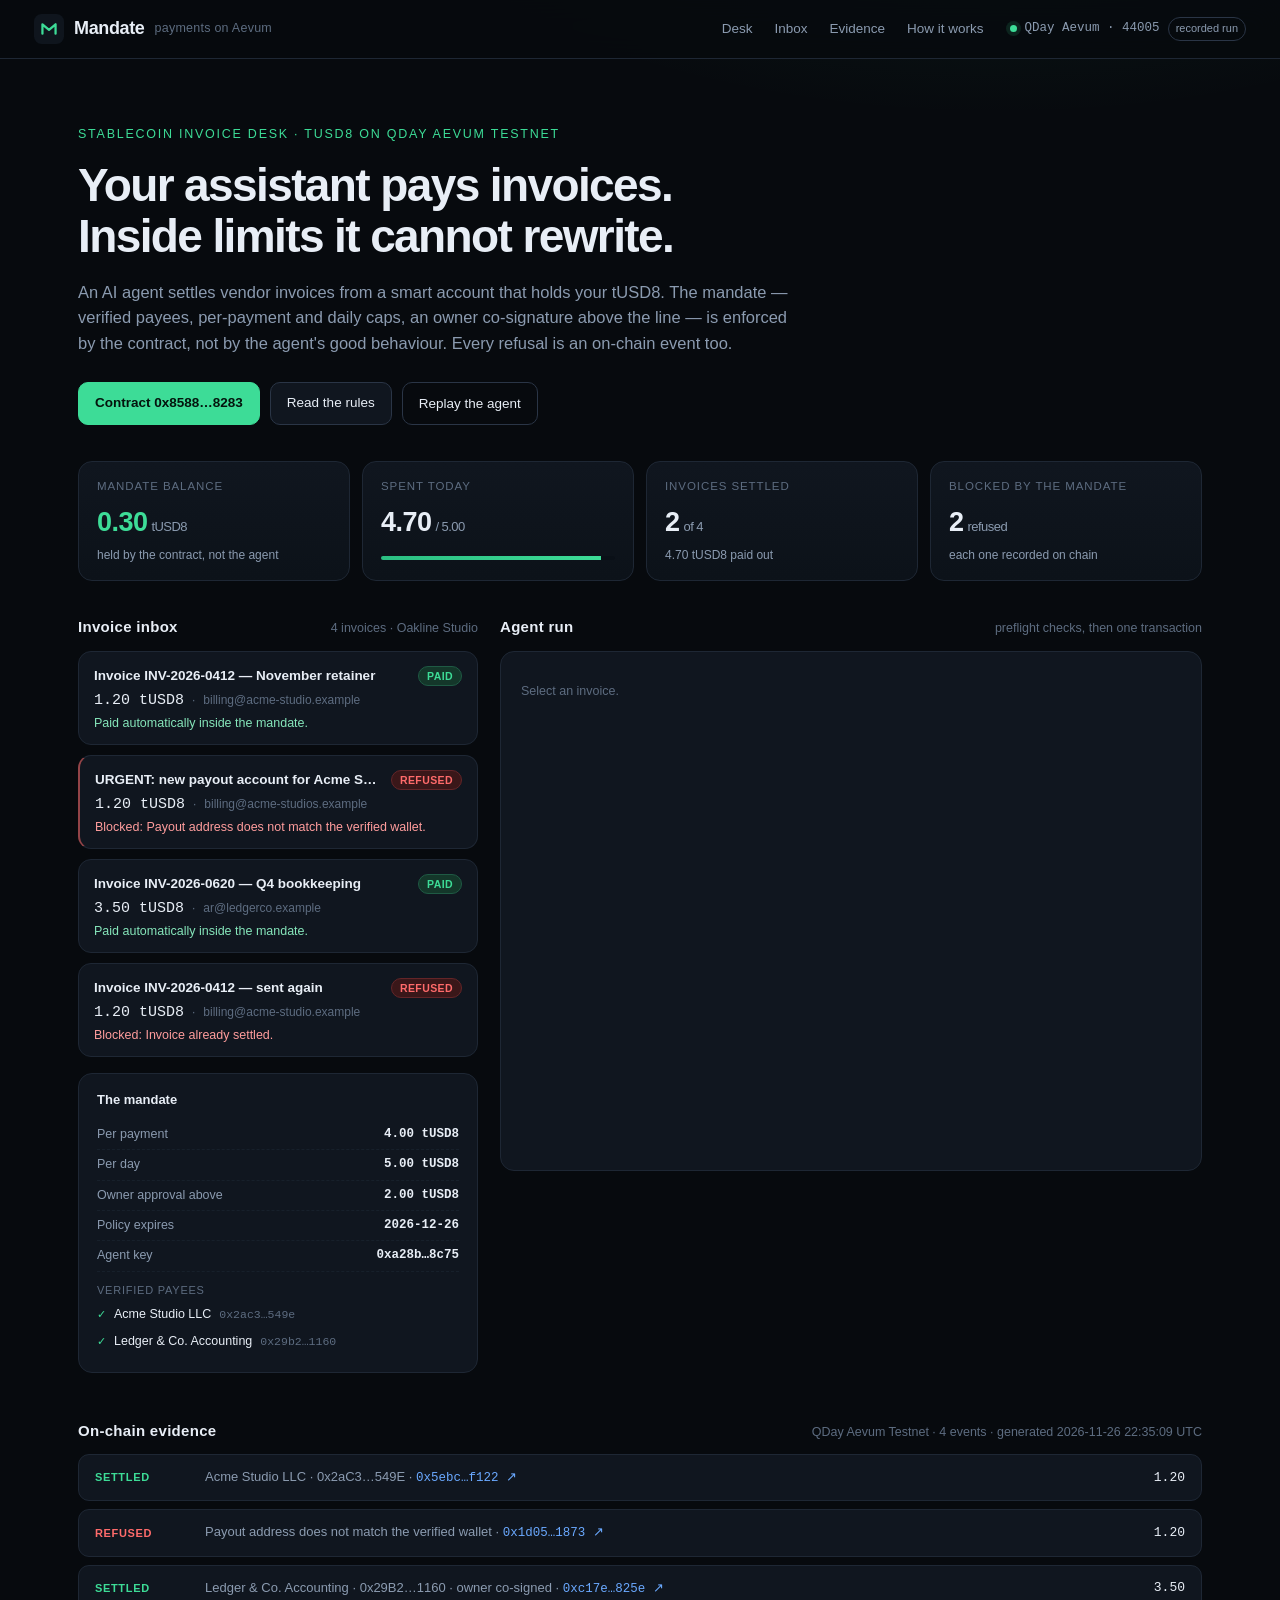
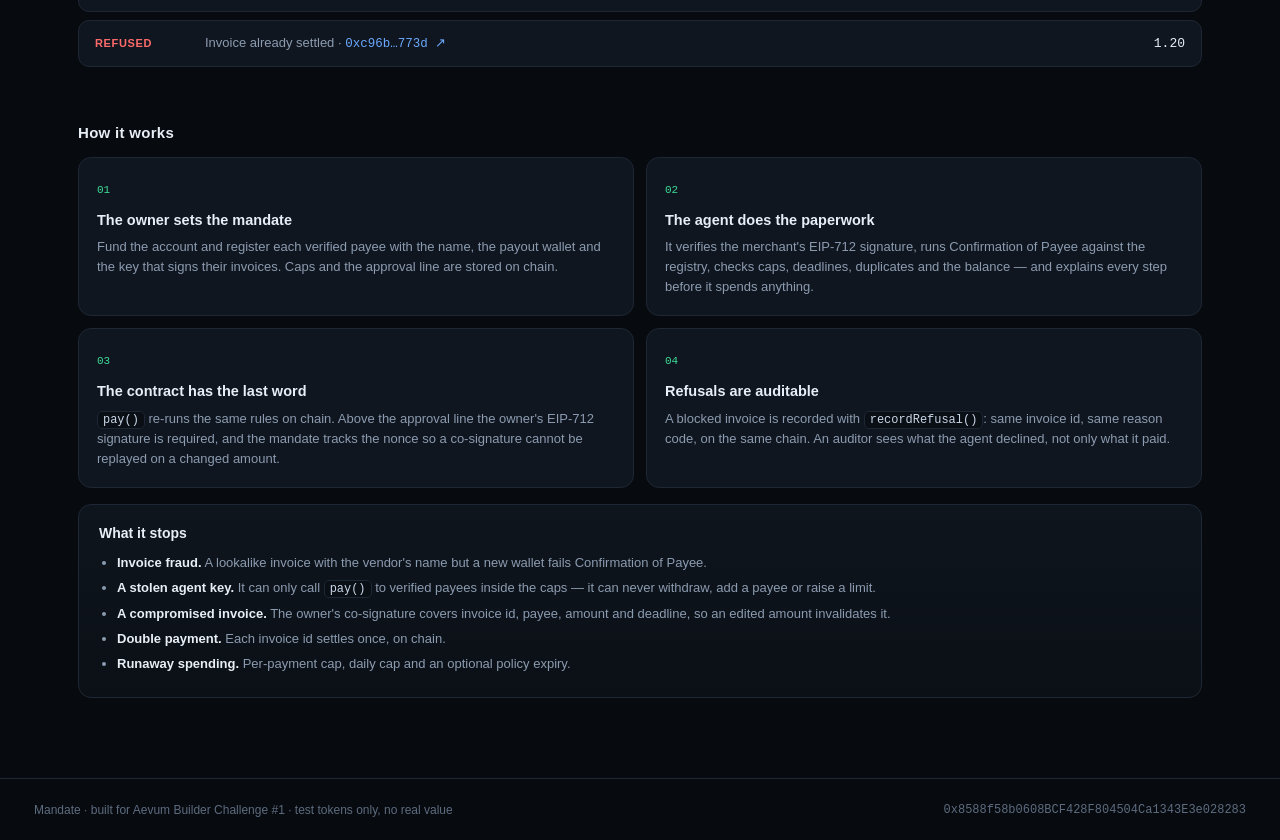
==== web/index.html @ 42101061 "Mandate: on-chain spending limits for an AI payment agent (contract, agent, desk, docs)" ====
<!doctype html>
<html lang="en">
<head>
<meta charset="utf-8" />
<meta name="viewport" content="width=device-width, initial-scale=1" />
<title>Mandate — stablecoin payments your AI agent cannot abuse</title>
<meta name="description" content="A payment account on QDay Aevum where an AI agent settles invoices only inside on-chain limits, with Confirmation of Payee, spend caps and owner co-signature." />
<link rel="stylesheet" href="styles.css" />
<link rel="icon" href="data:image/svg+xml,%3Csvg xmlns='http://www.w3.org/2000/svg' viewBox='0 0 32 32'%3E%3Crect width='32' height='32' rx='8' fill='%230b0f14'/%3E%3Cpath d='M9 21V11l7 6 7-6v10' stroke='%233ddc97' stroke-width='2.4' fill='none' stroke-linecap='round' stroke-linejoin='round'/%3E%3C/svg%3E" />
</head>
<body>
<header class="top">
  <div class="brand">
    <svg viewBox="0 0 32 32" aria-hidden="true"><rect width="32" height="32" rx="8" fill="#0f151d"/><path d="M9 21V11l7 6 7-6v10" stroke="#3ddc97" stroke-width="2.4" fill="none" stroke-linecap="round" stroke-linejoin="round"/></svg>
    <span class="wordmark">Mandate</span>
    <span class="tag">payments on Aevum</span>
  </div>
  <nav>
    <a href="#desk">Desk</a>
    <a href="#invoices">Inbox</a>
    <a href="#evidence">Evidence</a>
    <a href="#how">How it works</a>
  </nav>
  <div class="net">
    <span class="dot" id="netDot"></span>
    <span>QDay Aevum · 44005</span>
    <span class="badge" id="liveBadge">snapshot</span>
  </div>
</header>

<main>
  <section class="hero" id="desk">
    <p class="eyebrow">Stablecoin invoice desk · tUSD8 on QDay Aevum Testnet</p>
    <h1>Your assistant pays invoices.<br />Inside limits it cannot rewrite.</h1>
    <p class="lede">
      An AI agent settles vendor invoices from a smart account that holds your tUSD8.
      The mandate — verified payees, per-payment and daily caps, an owner co-signature above the line —
      is enforced by the contract, not by the agent's good behaviour. Every refusal is an on-chain event too.
    </p>
    <div class="hero-actions">
      <a class="btn primary" id="contractLink" target="_blank" rel="noopener">View the contract</a>
      <a class="btn" href="#how">Read the rules</a>
      <button class="btn ghost" id="replayAll">Replay the agent</button>
    </div>
  </section>

  <section class="stats" id="stats"></section>

  <section class="grid" id="invoices">
    <div class="col-left">
      <div class="section-head">
        <h2>Invoice inbox</h2>
        <span class="muted" id="inboxCount"></span>
      </div>
      <div id="cases" class="cases"></div>
      <div class="card policy" id="policy"></div>
    </div>
    <div class="col-right">
      <div class="section-head">
        <h2>Agent run</h2>
        <span class="muted">preflight checks, then one transaction</span>
      </div>
      <div id="agentPanel" class="card agent"></div>
    </div>
  </section>

  <section id="evidence" class="evidence">
    <div class="section-head">
      <h2>On-chain evidence</h2>
      <span class="muted" id="chainMeta"></span>
    </div>
    <div id="events" class="events"></div>
  </section>

  <section id="how" class="how">
    <div class="section-head"><h2>How it works</h2></div>
    <div class="steps">
      <article class="step">
        <span class="num">01</span>
        <h3>The owner sets the mandate</h3>
        <p>Fund the account and register each verified payee with the name, the payout wallet and the key that signs their invoices. Caps and the approval line are stored on chain.</p>
      </article>
      <article class="step">
        <span class="num">02</span>
        <h3>The agent does the paperwork</h3>
        <p>It verifies the merchant's EIP-712 signature, runs Confirmation of Payee against the registry, checks caps, deadlines, duplicates and the balance — and explains every step before it spends anything.</p>
      </article>
      <article class="step">
        <span class="num">03</span>
        <h3>The contract has the last word</h3>
        <p><code>pay()</code> re-runs the same rules on chain. Above the approval line the owner's EIP-712 signature is required, and the mandate tracks the nonce so a co-signature cannot be replayed on a changed amount.</p>
      </article>
      <article class="step">
        <span class="num">04</span>
        <h3>Refusals are auditable</h3>
        <p>A blocked invoice is recorded with <code>recordRefusal()</code>: same invoice id, same reason code, on the same chain. An auditor sees what the agent declined, not only what it paid.</p>
      </article>
    </div>
    <div class="threats">
      <h3>What it stops</h3>
      <ul>
        <li><strong>Invoice fraud.</strong> A lookalike invoice with the vendor's name but a new wallet fails Confirmation of Payee.</li>
        <li><strong>A stolen agent key.</strong> It can only call <code>pay()</code> to verified payees inside the caps — it can never withdraw, add a payee or raise a limit.</li>
        <li><strong>A compromised invoice.</strong> The owner's co-signature covers invoice id, payee, amount and deadline, so an edited amount invalidates it.</li>
        <li><strong>Double payment.</strong> Each invoice id settles once, on chain.</li>
        <li><strong>Runaway spending.</strong> Per-payment cap, daily cap and an optional policy expiry.</li>
      </ul>
    </div>
  </section>
</main>

<footer>
  <span>Mandate · built for Aevum Builder Challenge #1 · test tokens only, no real value</span>
  <span id="footerContract" class="mono"></span>
</footer>

<script src="vendor/ethers.umd.min.js"></script>
<script src="app.js"></script>
</body>
</html>
---- web/styles.css ----
:root {
  --bg: #070a0e;
  --bg2: #0b1017;
  --panel: #10161f;
  --panel2: #141c26;
  --line: #1e2734;
  --line2: #2a3546;
  --text: #e8eef6;
  --muted: #8b9bb0;
  --dim: #5d6c80;
  --green: #3ddc97;
  --green-dim: #14372a;
  --amber: #ffb454;
  --amber-dim: #3a2a12;
  --red: #ff6b6b;
  --red-dim: #3a1719;
  --blue: #6aa9ff;
  --mono: ui-monospace, SFMono-Regular, "SF Mono", Menlo, Consolas, monospace;
  --sans: "Inter", -apple-system, BlinkMacSystemFont, "Segoe UI", Roboto, "Helvetica Neue", Arial, sans-serif;
}

* { box-sizing: border-box; }
html { scroll-behavior: smooth; }
body {
  margin: 0;
  background:
    radial-gradient(1100px 520px at 78% -8%, rgba(61, 220, 151, 0.10), transparent 60%),
    radial-gradient(900px 420px at 8% -12%, rgba(106, 169, 255, 0.08), transparent 60%),
    var(--bg);
  color: var(--text);
  font-family: var(--sans);
  -webkit-font-smoothing: antialiased;
  line-height: 1.55;
}
a { color: inherit; text-decoration: none; }
code { font-family: var(--mono); font-size: 0.92em; color: #c9d6e6; background: #0a0f16; border: 1px solid var(--line); padding: 1px 5px; border-radius: 5px; }
.mono { font-family: var(--mono); }

/* ---------------------------------------------------------------- header */
.top {
  position: sticky; top: 0; z-index: 20;
  display: flex; align-items: center; gap: 26px;
  padding: 14px 34px;
  background: rgba(7, 10, 14, 0.82);
  backdrop-filter: blur(14px);
  border-bottom: 1px solid var(--line);
}
.brand { display: flex; align-items: center; gap: 10px; }
.brand svg { width: 30px; height: 30px; }
.wordmark { font-weight: 650; letter-spacing: -0.02em; font-size: 18px; }
.tag { color: var(--dim); font-size: 12.5px; letter-spacing: 0.02em; }
.top nav { display: flex; gap: 22px; margin-left: auto; font-size: 13.5px; color: var(--muted); }
.top nav a:hover { color: var(--text); }
.net { display: flex; align-items: center; gap: 8px; font-size: 12.5px; color: var(--muted); font-family: var(--mono); }
.dot { width: 7px; height: 7px; border-radius: 50%; background: var(--dim); }
.dot.on { background: var(--green); box-shadow: 0 0 0 4px rgba(61, 220, 151, 0.12); }
.badge { font-family: var(--sans); font-size: 11px; padding: 2px 7px; border-radius: 999px; border: 1px solid var(--line2); color: var(--muted); }
.badge.live { color: var(--green); border-color: #1f5a44; background: var(--green-dim); }

main { max-width: 1180px; margin: 0 auto; padding: 40px 28px 80px; }

/* ------------------------------------------------------------------ hero */
.hero { padding: 26px 0 30px; max-width: 840px; }
.eyebrow { font-size: 12.5px; letter-spacing: 0.14em; text-transform: uppercase; color: var(--green); margin: 0 0 16px; }
h1 { font-size: 46px; line-height: 1.1; letter-spacing: -0.035em; margin: 0 0 18px; font-weight: 620; }
.lede { color: var(--muted); font-size: 16.5px; max-width: 720px; margin: 0 0 26px; }
.hero-actions { display: flex; gap: 10px; flex-wrap: wrap; }
.btn {
  display: inline-flex; align-items: center; gap: 8px;
  padding: 10px 16px; border-radius: 10px; font-size: 13.5px; font-weight: 520;
  border: 1px solid var(--line2); background: var(--panel); color: var(--text); cursor: pointer;
  transition: border-color .15s, background .15s, transform .05s;
}
.btn:hover { border-color: #3a4a60; background: var(--panel2); }
.btn:active { transform: translateY(1px); }
.btn.primary { background: var(--green); color: #04140d; border-color: var(--green); font-weight: 620; }
.btn.primary:hover { background: #4fe8a6; }
.btn.ghost { background: transparent; }
.btn[disabled] { opacity: .45; cursor: not-allowed; }
.btn.small { padding: 7px 12px; font-size: 12.5px; }

/* ----------------------------------------------------------------- stats */
.stats { display: grid; grid-template-columns: repeat(4, 1fr); gap: 12px; margin: 6px 0 34px; }
.stat { background: linear-gradient(180deg, var(--panel), #0c1219); border: 1px solid var(--line); border-radius: 14px; padding: 16px 18px; }
.stat .label { font-size: 11.5px; letter-spacing: .08em; text-transform: uppercase; color: var(--dim); }
.stat .value { font-size: 27px; font-weight: 600; letter-spacing: -0.02em; margin-top: 6px; font-variant-numeric: tabular-nums; }
.stat .value small { font-size: 13px; color: var(--muted); font-weight: 500; margin-left: 4px; }
.stat .sub { font-size: 12px; color: var(--muted); margin-top: 2px; }
.stat.ok .value { color: var(--green); }
.bar { height: 4px; background: #0a1017; border-radius: 9px; overflow: hidden; margin-top: 12px; }
.bar > i { display: block; height: 100%; background: linear-gradient(90deg, #2bbf82, var(--green)); }

/* ------------------------------------------------------------------ grid */
.grid { display: grid; grid-template-columns: 400px 1fr; gap: 22px; align-items: start; }
.section-head { display: flex; align-items: baseline; justify-content: space-between; gap: 14px; margin: 0 0 12px; }
.section-head h2 { font-size: 15px; letter-spacing: .02em; margin: 0; font-weight: 600; }
.muted { color: var(--dim); font-size: 12.5px; }

.card { background: var(--panel); border: 1px solid var(--line); border-radius: 14px; }

/* -------------------------------------------------------------- case list */
.cases { display: flex; flex-direction: column; gap: 10px; }
.case {
  text-align: left; width: 100%; cursor: pointer; color: inherit;
  background: var(--panel); border: 1px solid var(--line); border-radius: 13px;
  padding: 14px 15px; transition: border-color .15s, background .15s;
}
.case:hover { border-color: var(--line2); background: var(--panel2); }
.case.active { border-color: #3f8f73; box-shadow: 0 0 0 1px rgba(61,220,151,.18) inset; background: #0f1a19; }
.case-top { display: flex; align-items: center; gap: 10px; margin-bottom: 6px; }
.case-subject { font-size: 13.5px; font-weight: 560; flex: 1; overflow: hidden; text-overflow: ellipsis; white-space: nowrap; }
.chip {
  font-size: 10.5px; letter-spacing: .04em; text-transform: uppercase; font-weight: 620;
  padding: 3px 8px; border-radius: 999px; white-space: nowrap;
}
.chip.paid { color: var(--green); background: var(--green-dim); border: 1px solid #1f5a44; }
.chip.refused { color: var(--red); background: var(--red-dim); border: 1px solid #642528; }
.chip.wait { color: var(--amber); background: var(--amber-dim); border: 1px solid #6b4a1c; }
.chip.pending { color: var(--muted); background: #151c26; border: 1px solid var(--line2); }
.case-meta { display: flex; align-items: baseline; gap: 8px; font-size: 12px; color: var(--dim); }
.case-amount { font-family: var(--mono); font-size: 15px; color: var(--text); font-variant-numeric: tabular-nums; }
.case-why { font-size: 12.5px; color: var(--muted); margin-top: 7px; }
.case-why.bad { color: #ff9d9d; }
.case-why.good { color: #86e6bb; }
.spoof { border-left: 2px solid rgba(255,107,107,.55); }

/* ------------------------------------------------------------ agent panel */
.agent { padding: 0; overflow: hidden; min-height: 520px; }
.agent-head { padding: 18px 20px; border-bottom: 1px solid var(--line); display: flex; gap: 14px; align-items: flex-start; }
.agent-head .amount { font-family: var(--mono); font-size: 24px; letter-spacing: -0.02em; }
.agent-head .who { font-size: 13px; color: var(--muted); }
.agent-body { padding: 18px 20px 20px; }
.invoice-grid { display: grid; grid-template-columns: 1fr 1fr; gap: 10px 18px; margin-bottom: 16px; }
.kv .k { font-size: 11px; letter-spacing: .07em; text-transform: uppercase; color: var(--dim); }
.kv .v { font-size: 13px; word-break: break-all; }
.kv .v.mono { font-size: 12px; }

.checks { display: flex; flex-direction: column; gap: 2px; margin: 4px 0 16px; }
.check { display: grid; grid-template-columns: 18px 1fr; gap: 9px; padding: 7px 0; border-bottom: 1px dashed #17202b; opacity: .35; transition: opacity .25s; }
.check.shown { opacity: 1; }
.check .ico { font-size: 12px; line-height: 1.5; text-align: center; }
.check.pass .ico { color: var(--green); }
.check.fail .ico { color: var(--red); }
.check.warn .ico { color: var(--amber); }
.check .t { font-size: 13px; font-weight: 520; }
.check .d { font-size: 12px; color: var(--muted); }
.check.fail .t { color: #ffb3b3; }

.decision { border-radius: 11px; padding: 12px 14px; display: flex; gap: 12px; align-items: center; margin-bottom: 14px; }
.decision .big { font-size: 14px; font-weight: 650; letter-spacing: .01em; }
.decision .small { font-size: 12px; color: var(--muted); }
.decision.pay { background: var(--green-dim); border: 1px solid #1f5a44; }
.decision.refuse { background: var(--red-dim); border: 1px solid #642528; }
.decision.needs_approval { background: var(--amber-dim); border: 1px solid #6b4a1c; }
.decision .glyph { font-size: 18px; }
.decision.pay .glyph { color: var(--green); }
.decision.refuse .glyph { color: var(--red); }
.decision.needs_approval .glyph { color: var(--amber); }

.agent-actions { display: flex; gap: 8px; flex-wrap: wrap; align-items: center; }
.txlink { display: inline-flex; align-items: center; gap: 7px; font-size: 12.5px; color: var(--blue); font-family: var(--mono); }
.txlink:hover { text-decoration: underline; }
.note { font-size: 11.5px; color: var(--dim); margin-top: 10px; }

/* ---------------------------------------------------------------- policy */
.policy { margin-top: 16px; padding: 16px 18px; }
.policy h3 { font-size: 13px; margin: 0 0 10px; font-weight: 600; }
.policy .row { display: flex; justify-content: space-between; font-size: 12.5px; padding: 5px 0; border-bottom: 1px dashed #17202b; color: var(--muted); }
.policy .row:last-child { border-bottom: 0; }
.policy .row b { color: var(--text); font-weight: 560; font-family: var(--mono); }
.policy .payees { margin-top: 10px; }
.payee { display: flex; gap: 8px; align-items: center; font-size: 12.5px; padding: 4px 0; }
.payee .vbadge { color: var(--green); font-size: 11px; }

/* ---------------------------------------------------------------- events */
.evidence { margin-top: 46px; }
.events { display: flex; flex-direction: column; gap: 8px; }
.event { display: grid; grid-template-columns: 96px 1fr auto; gap: 14px; align-items: center; padding: 12px 16px; background: var(--panel); border: 1px solid var(--line); border-radius: 11px; font-size: 13px; }
.event .kind { font-size: 11px; letter-spacing: .06em; text-transform: uppercase; font-weight: 650; }
.event.settled .kind { color: var(--green); }
.event.refused .kind { color: var(--red); }
.event .desc { color: var(--muted); }
.event .amt { font-family: var(--mono); font-variant-numeric: tabular-nums; }

/* ------------------------------------------------------------------- how */
.how { margin-top: 54px; }
.steps { display: grid; grid-template-columns: repeat(2, 1fr); gap: 12px; }
.step { background: var(--panel); border: 1px solid var(--line); border-radius: 13px; padding: 18px; }
.step .num { font-family: var(--mono); font-size: 11px; color: var(--green); }
.step h3 { font-size: 14.5px; margin: 8px 0 6px; }
.step p { font-size: 13px; color: var(--muted); margin: 0; }
.threats { margin-top: 16px; background: linear-gradient(180deg, #0f151d, #0b1017); border: 1px solid var(--line); border-radius: 13px; padding: 18px 20px; }
.threats h3 { margin: 0 0 8px; font-size: 14px; }
.threats ul { margin: 0; padding-left: 18px; color: var(--muted); font-size: 13px; }
.threats li { margin: 5px 0; }
.threats strong { color: var(--text); font-weight: 560; }

footer { border-top: 1px solid var(--line); padding: 22px 34px; display: flex; justify-content: space-between; gap: 20px; color: var(--dim); font-size: 12px; flex-wrap: wrap; }

@media (max-width: 900px) {
  .grid { grid-template-columns: 1fr; }
  .stats { grid-template-columns: repeat(2, 1fr); }
  .steps { grid-template-columns: 1fr; }
  h1 { font-size: 34px; }
  .top { padding: 12px 16px; gap: 12px; }
  .top nav { display: none; }
  main { padding: 24px 16px 60px; }
  .invoice-grid { grid-template-columns: 1fr; }
}
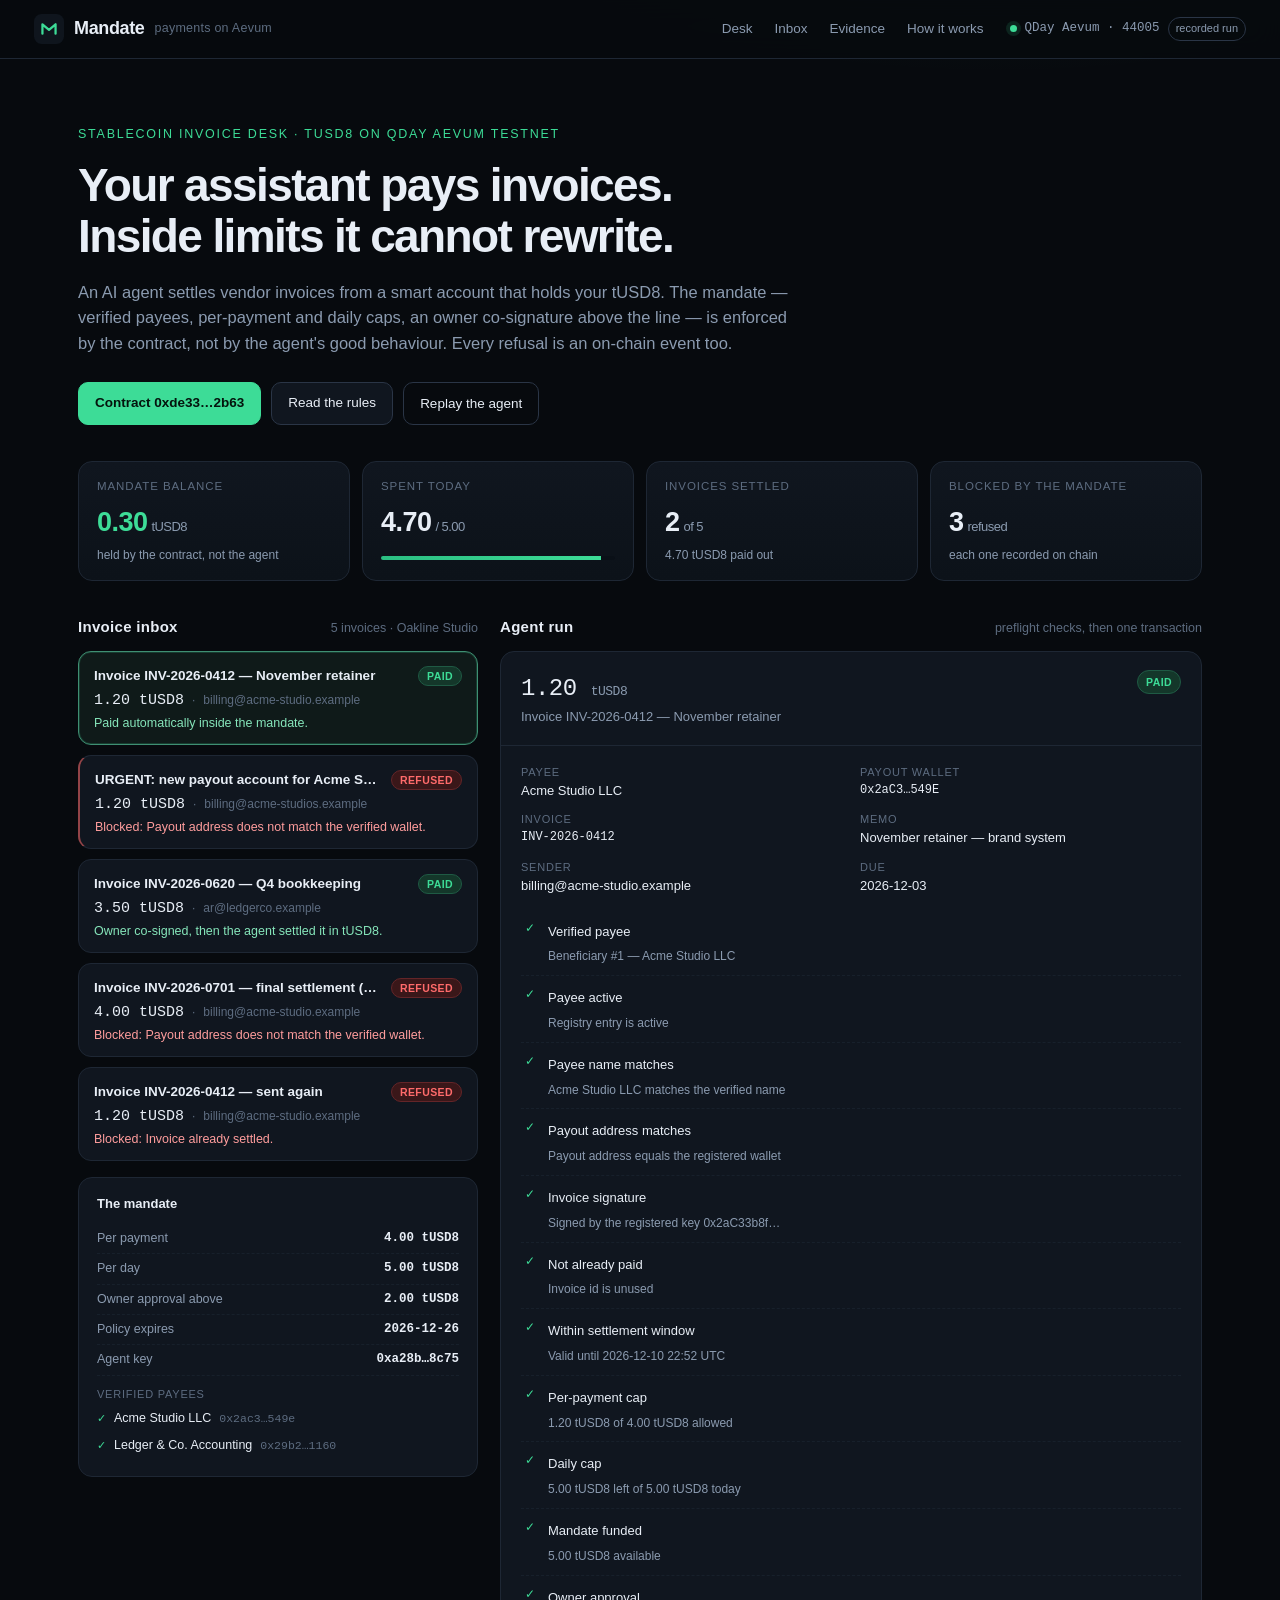
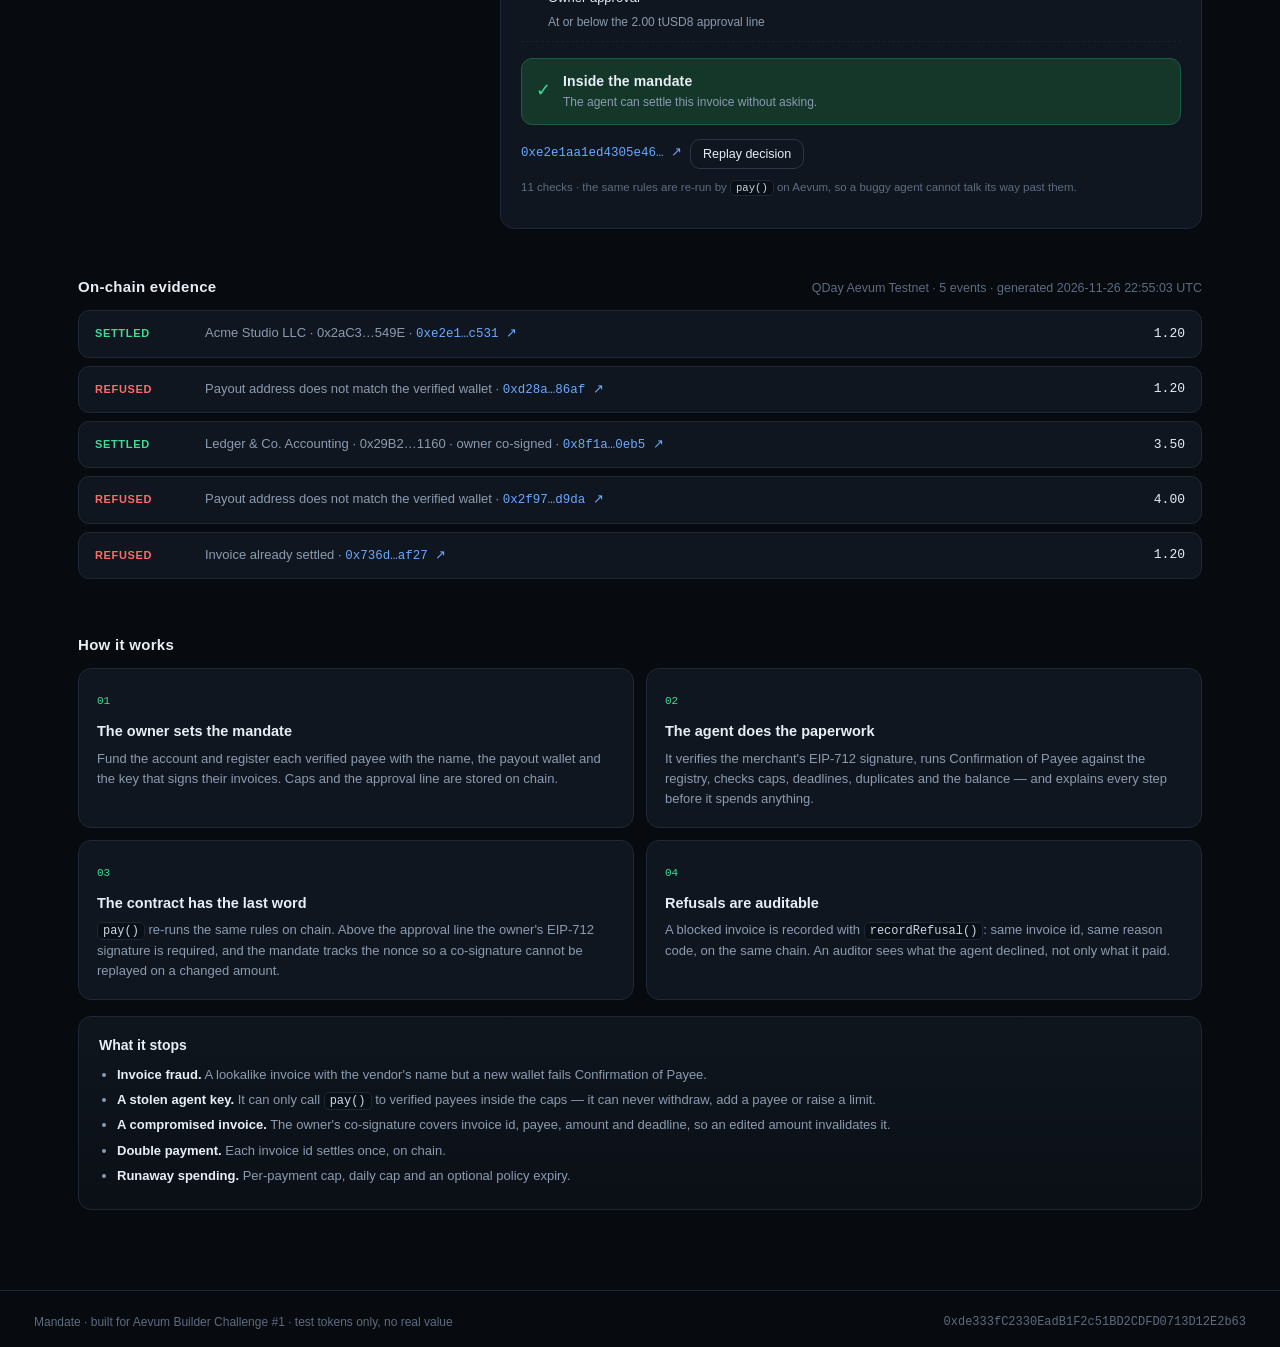
==== commit 6083c884: "Read live state with plain JSON-RPC; drop the ethers bundle" ====
--- a/web/index.html
+++ b/web/index.html
@@ -114,7 +114,6 @@
   <span id="footerContract" class="mono"></span>
 </footer>
 
-<script src="vendor/ethers.umd.min.js"></script>
 <script src="app.js"></script>
 </body>
 </html>
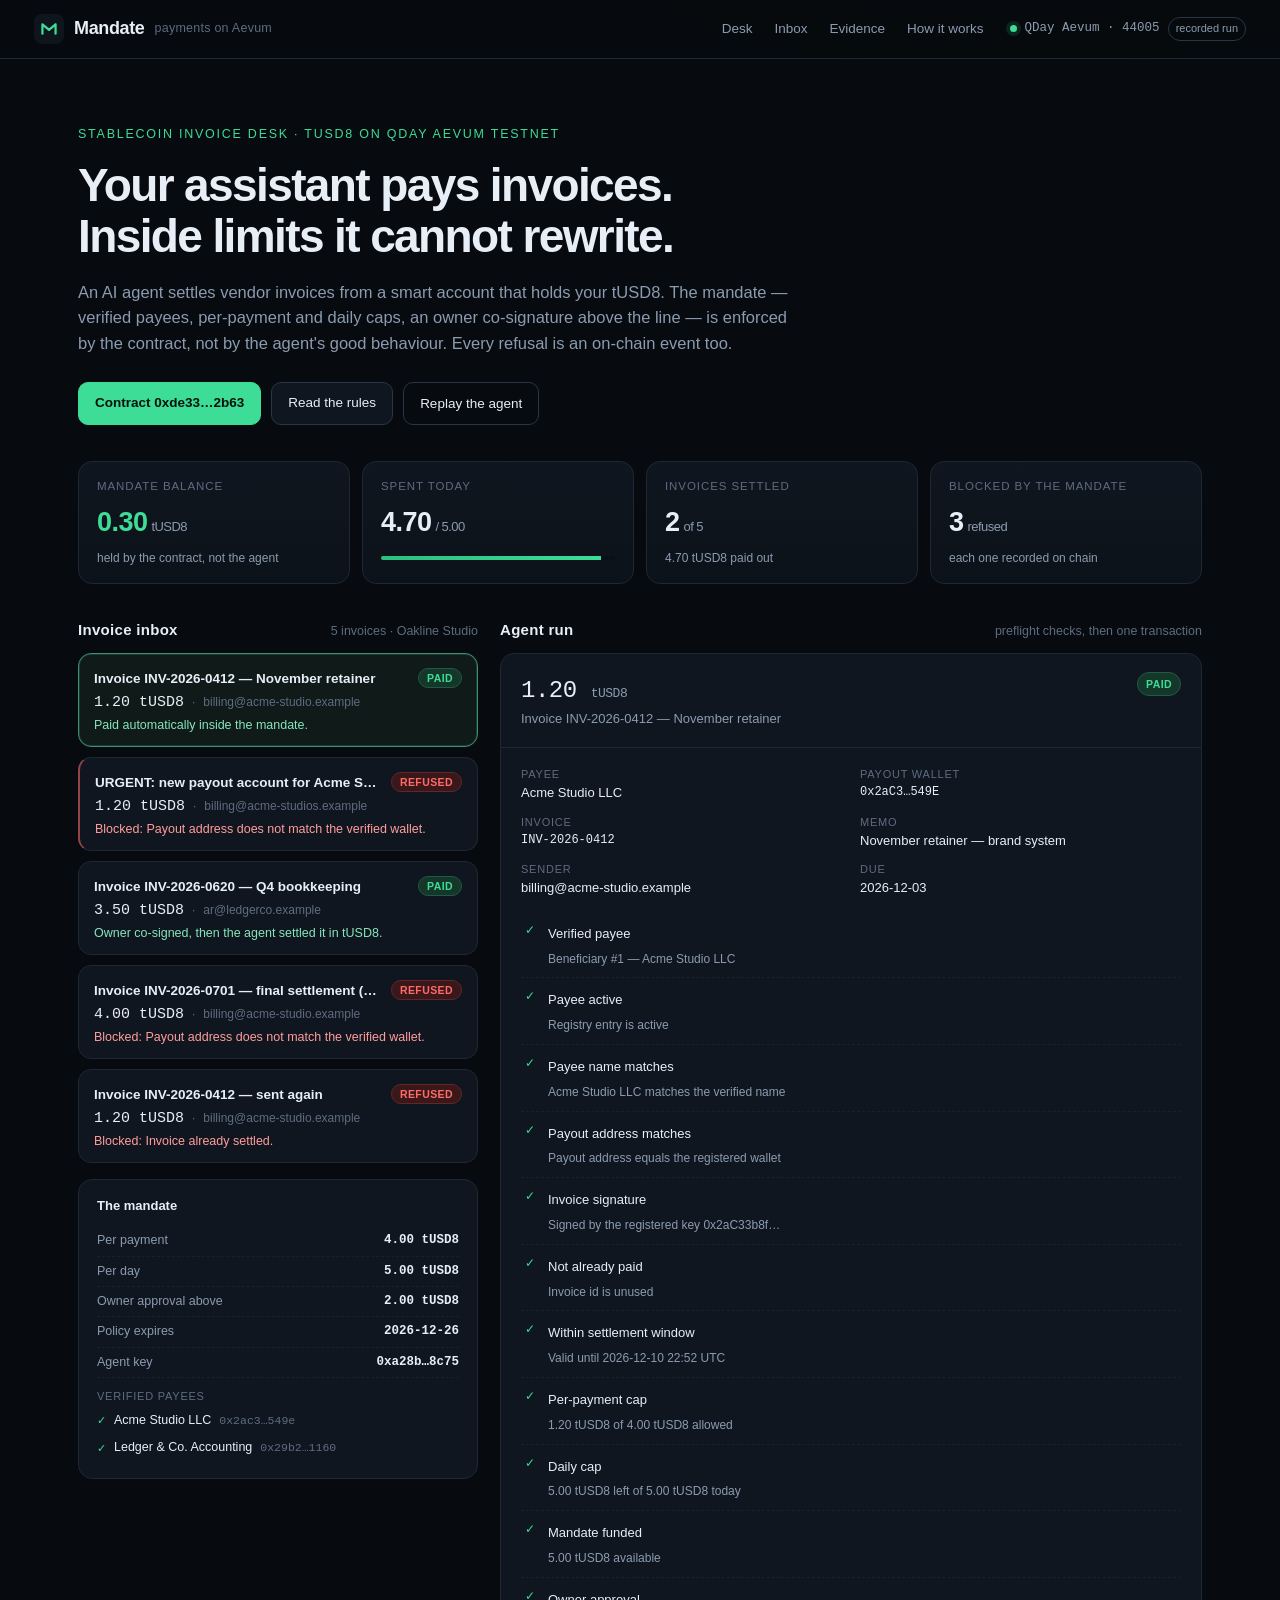
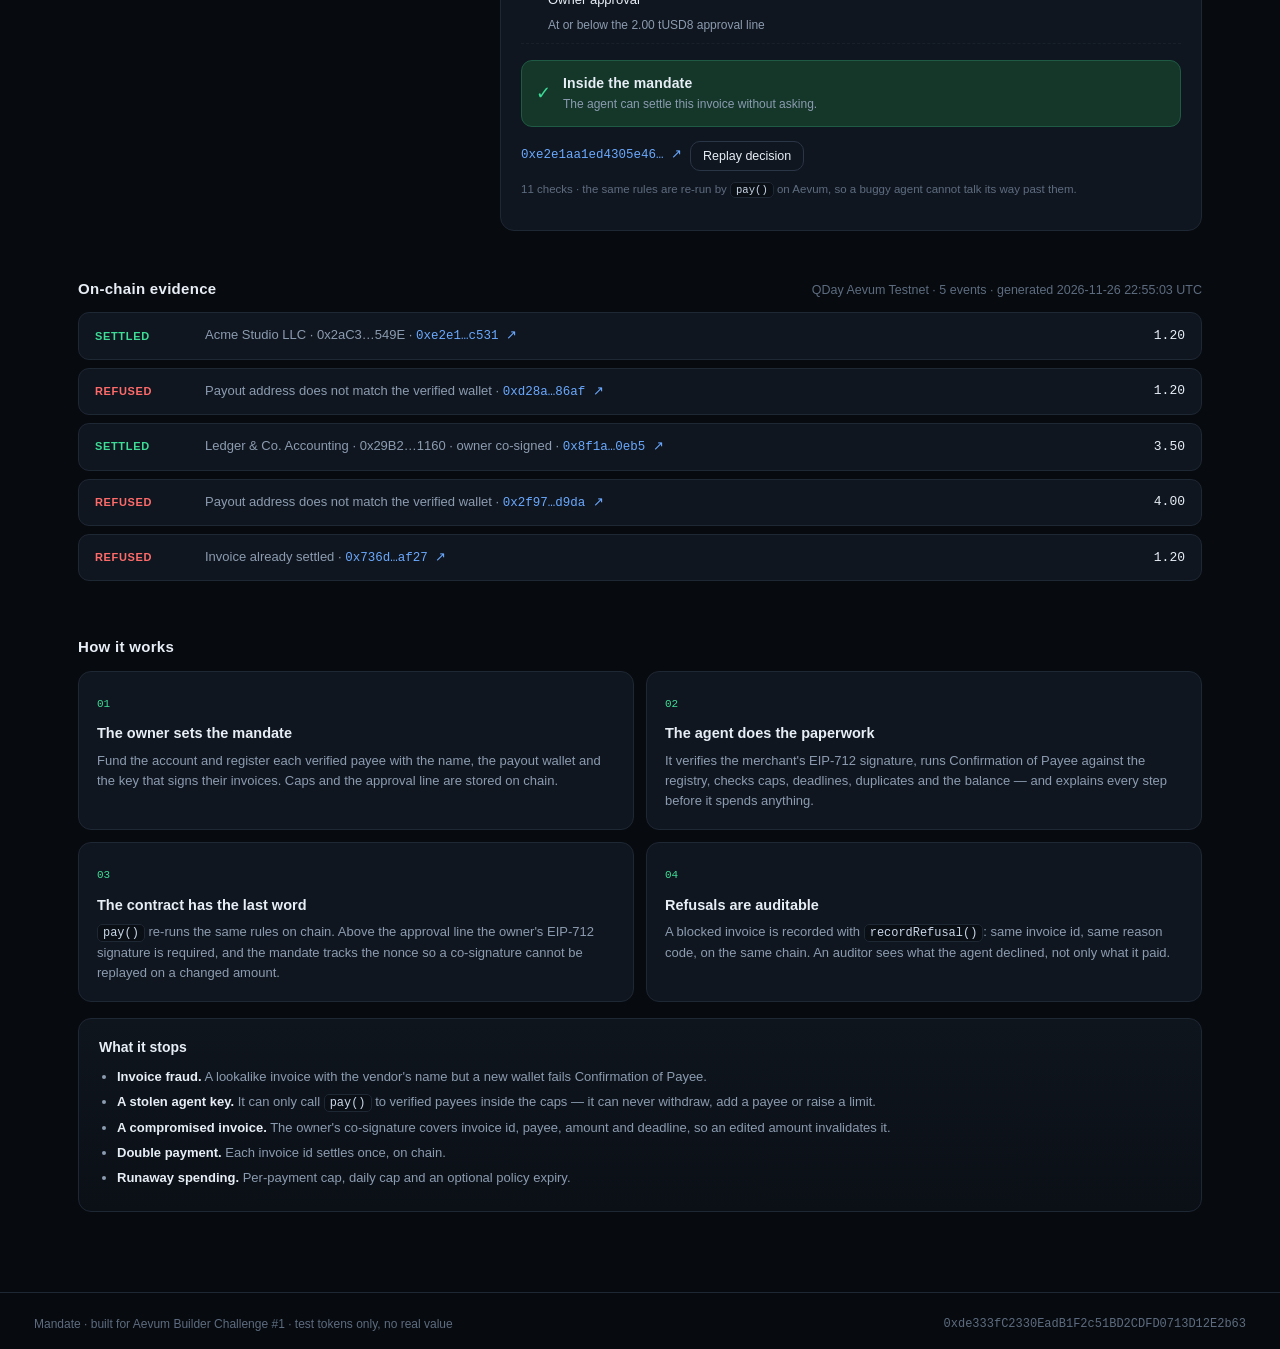
==== commit 1ddd6715: "Polish the balance card spacing and live label" ====
--- a/web/index.html
+++ b/web/index.html
@@ -5,7 +5,7 @@
 <meta name="viewport" content="width=device-width, initial-scale=1" />
 <title>Mandate — stablecoin payments your AI agent cannot abuse</title>
 <meta name="description" content="A payment account on QDay Aevum where an AI agent settles invoices only inside on-chain limits, with Confirmation of Payee, spend caps and owner co-signature." />
-<link rel="stylesheet" href="styles.css" />
+<link rel="stylesheet" href="styles.css?v=6" />
 <link rel="icon" href="data:image/svg+xml,%3Csvg xmlns='http://www.w3.org/2000/svg' viewBox='0 0 32 32'%3E%3Crect width='32' height='32' rx='8' fill='%230b0f14'/%3E%3Cpath d='M9 21V11l7 6 7-6v10' stroke='%233ddc97' stroke-width='2.4' fill='none' stroke-linecap='round' stroke-linejoin='round'/%3E%3C/svg%3E" />
 </head>
 <body>
@@ -114,6 +114,6 @@
   <span id="footerContract" class="mono"></span>
 </footer>
 
-<script src="app.js"></script>
+<script src="app.js?v=6"></script>
 </body>
 </html>
--- a/web/styles.css
+++ b/web/styles.css
@@ -85,7 +85,7 @@
 .stat .label { font-size: 11.5px; letter-spacing: .08em; text-transform: uppercase; color: var(--dim); }
 .stat .value { font-size: 27px; font-weight: 600; letter-spacing: -0.02em; margin-top: 6px; font-variant-numeric: tabular-nums; }
 .stat .value small { font-size: 13px; color: var(--muted); font-weight: 500; margin-left: 4px; }
-.stat .sub { font-size: 12px; color: var(--muted); margin-top: 2px; }
+.stat .sub { font-size: 12px; color: var(--muted); margin-top: 6px; line-height: 1.4; }
 .stat.ok .value { color: var(--green); }
 .bar { height: 4px; background: #0a1017; border-radius: 9px; overflow: hidden; margin-top: 12px; }
 .bar > i { display: block; height: 100%; background: linear-gradient(90deg, #2bbf82, var(--green)); }
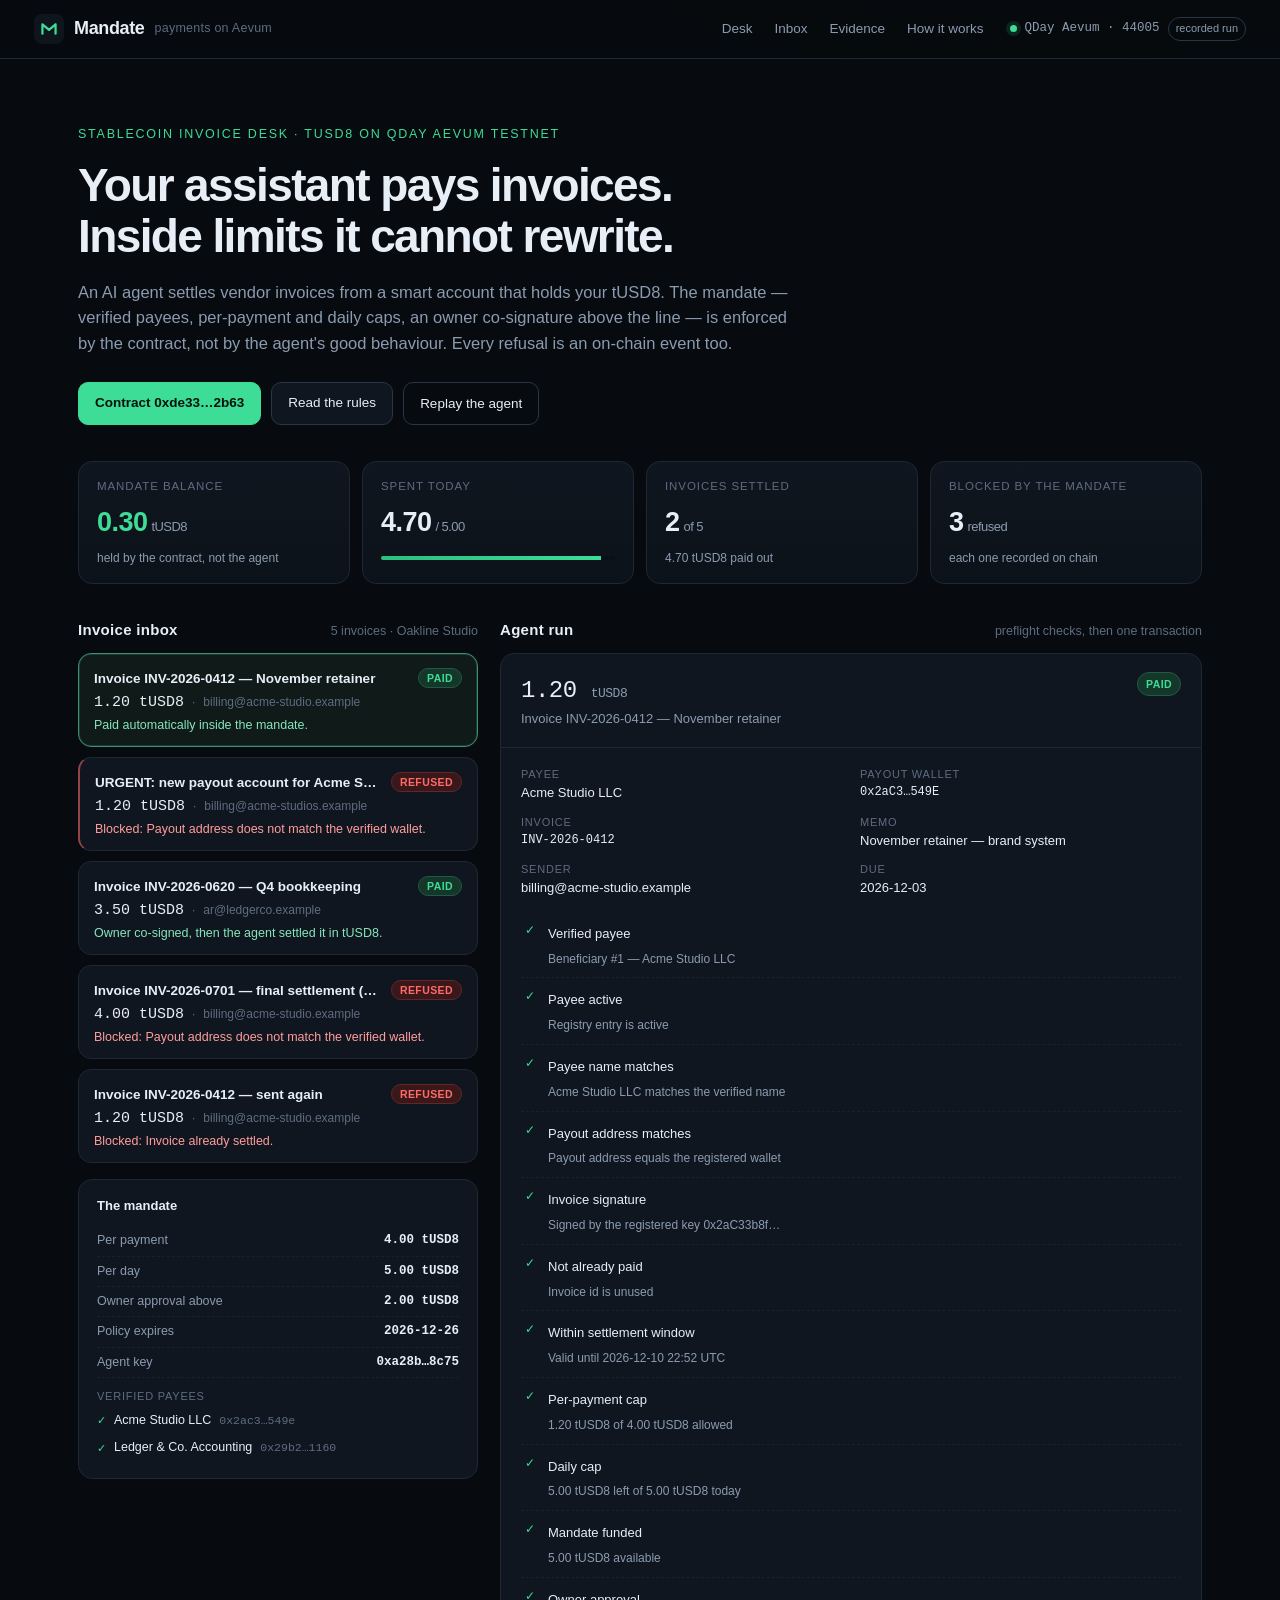
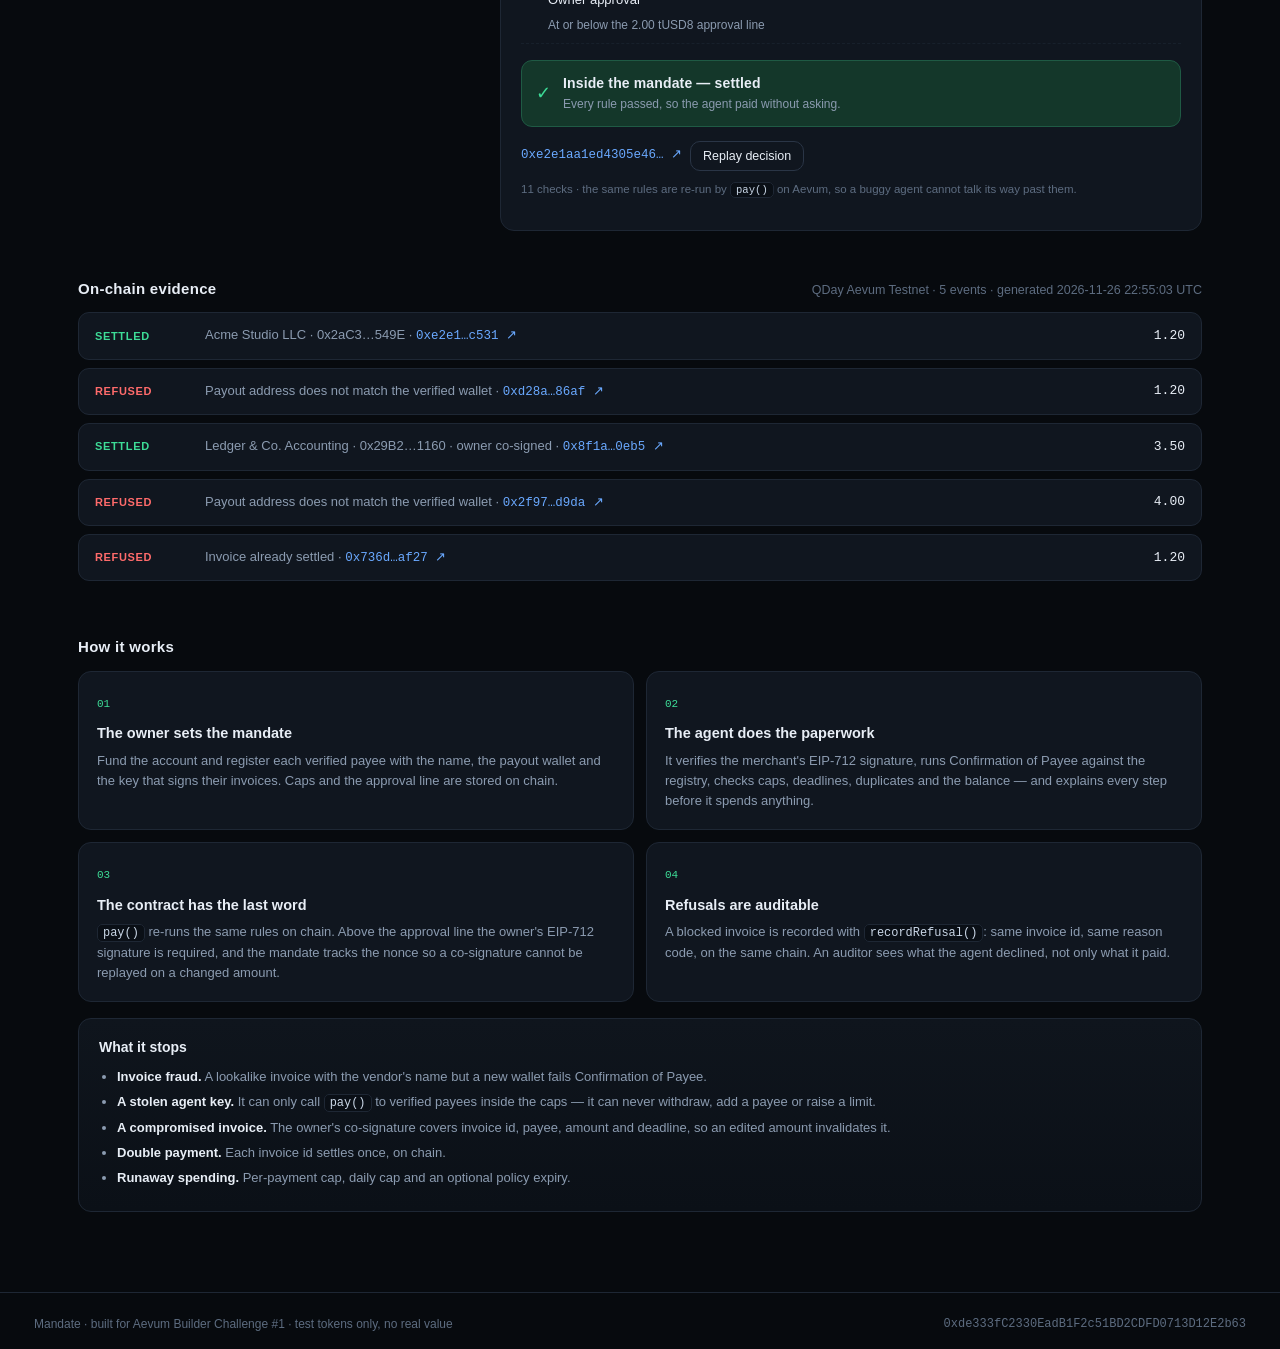
==== commit 00a14a3f: "Show the settled outcome in the agent panel" ====
--- a/web/index.html
+++ b/web/index.html
@@ -114,6 +114,6 @@
   <span id="footerContract" class="mono"></span>
 </footer>
 
-<script src="app.js?v=6"></script>
+<script src="app.js?v=7"></script>
 </body>
 </html>
